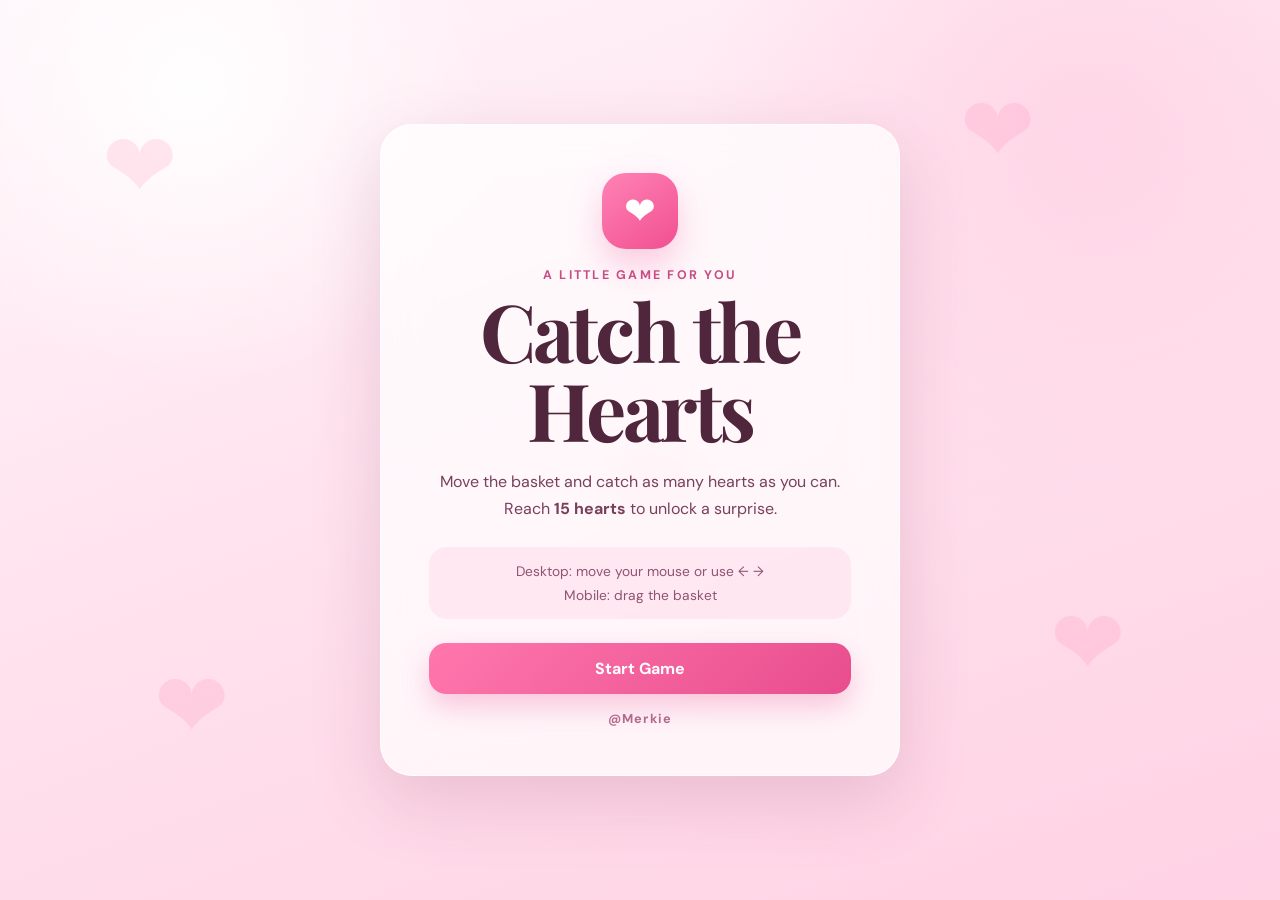
==== index-single-file.html @ 25810265 "Add files via upload" ====
<!DOCTYPE html>
<html lang="en">
<head>
  <meta charset="UTF-8" />
  <meta name="viewport" content="width=device-width, initial-scale=1.0" />
  <meta name="theme-color" content="#ff6fa8" />
  <title>Catch the Hearts</title>
  <style>
@import url('https://fonts.googleapis.com/css2?family=DM+Sans:wght@400;500;600;700&family=Playfair+Display:wght@700&display=swap');

:root {
  --pink: #ff6fa8;
  --pink-dark: #e94e8d;
  --pink-soft: #ffd8e8;
  --cream: #fff8fb;
  --purple: #78405c;
  --purple-dark: #4f263b;
  --white: #ffffff;
  --shadow: 0 24px 70px rgba(133, 53, 93, 0.18);
}

* {
  box-sizing: border-box;
}

html,
body {
  margin: 0;
  min-height: 100%;
}

body {
  min-height: 100vh;
  overflow: hidden;
  font-family: "DM Sans", sans-serif;
  color: var(--purple-dark);
  background:
    radial-gradient(circle at 15% 10%, rgba(255,255,255,.95), transparent 22%),
    radial-gradient(circle at 85% 15%, rgba(255,213,230,.95), transparent 30%),
    linear-gradient(160deg, #fff5fa 0%, #ffe1ed 50%, #ffd2e4 100%);
}

button {
  font: inherit;
}

.game-shell,
.intro-screen,
.game-screen,
.result-screen,
.game-over-screen {
  width: 100%;
  min-height: 100vh;
}

.intro-screen,
.result-screen,
.game-over-screen {
  position: relative;
  place-items: center;
  padding: 24px;
  overflow: hidden;
}

.intro-screen,
.game-screen,
.result-screen,
.game-over-screen {
  display: none;
}

.intro-screen.active,
.result-screen.active,
.game-over-screen.active {
  display: grid;
}

.game-screen.active {
  display: flex;
}

.floating-bg {
  position: absolute;
  inset: 0;
  overflow: hidden;
  pointer-events: none;
}

.floating-bg span {
  position: absolute;
  color: rgba(255, 105, 162, 0.15);
  font-size: clamp(34px, 8vw, 90px);
  animation: floatHeart 7s ease-in-out infinite;
}

.floating-bg span:nth-child(1) { left: 8%; top: 12%; animation-delay: 0s; }
.floating-bg span:nth-child(2) { left: 75%; top: 8%; animation-delay: 1.2s; }
.floating-bg span:nth-child(3) { left: 82%; top: 65%; animation-delay: 2.4s; }
.floating-bg span:nth-child(4) { left: 12%; top: 72%; animation-delay: 3.2s; }
.floating-bg span:nth-child(5) { left: 48%; top: 48%; animation-delay: 1.8s; }

.intro-card,
.result-card {
  position: relative;
  z-index: 2;
  width: min(100%, 520px);
  padding: clamp(30px, 5vw, 48px);
  border: 1px solid rgba(255,255,255,.72);
  border-radius: 32px;
  text-align: center;
  background: rgba(255,255,255,.72);
  box-shadow: var(--shadow);
  backdrop-filter: blur(22px);
  animation: cardIn .75s cubic-bezier(.2,.8,.2,1);
}

.mini-heart,
.sad-heart {
  display: grid;
  place-items: center;
  width: 76px;
  height: 76px;
  margin: 0 auto 18px;
  border-radius: 24px;
  color: white;
  font-size: 38px;
  background: linear-gradient(145deg, #ff83b5, #f14f91);
  box-shadow: 0 16px 34px rgba(241,79,145,.28);
  animation: heartBeat 1.35s ease-in-out infinite;
}

.sad-heart {
  color: var(--pink-dark);
  background: linear-gradient(145deg, #fff, #ffe6f0);
}

.eyebrow {
  margin: 0 0 8px;
  color: #c84d84;
  font-size: .78rem;
  font-weight: 700;
  letter-spacing: .18em;
}

h1,
h2 {
  margin: 0;
  font-family: "Playfair Display", serif;
  color: var(--purple-dark);
  letter-spacing: -.04em;
}

h1 {
  font-size: clamp(2.6rem, 8vw, 5rem);
  line-height: .98;
}

h2 {
  font-size: clamp(2.4rem, 7vw, 4.4rem);
  line-height: 1;
}

.intro-text,
.result-card > p {
  max-width: 420px;
  margin: 20px auto 0;
  color: var(--purple);
  font-size: 1rem;
  line-height: 1.7;
}

.controls-note {
  display: grid;
  gap: 6px;
  margin: 24px 0;
  padding: 15px;
  border-radius: 18px;
  color: #8e5471;
  font-size: .86rem;
  background: rgba(255, 225, 238, .7);
}

#startButton,
#playAgainButton,
#retryButton {
  width: 100%;
  border: 0;
  border-radius: 17px;
  padding: 15px 20px;
  cursor: pointer;
  color: white;
  font-weight: 700;
  background: linear-gradient(135deg, #ff77ad, #e84d8d);
  box-shadow: 0 13px 28px rgba(232,77,141,.28);
  transition: transform .2s ease, box-shadow .2s ease, filter .2s ease;
}

#startButton:hover,
#playAgainButton:hover,
#retryButton:hover {
  transform: translateY(-2px);
  filter: brightness(1.05);
  box-shadow: 0 16px 32px rgba(232,77,141,.33);
}

#startButton:active,
#playAgainButton:active,
#retryButton:active {
  transform: scale(.985);
}

.signature {
  margin: 16px 0 0 !important;
  color: #b26a8b !important;
  font-size: .8rem !important;
  font-weight: 700;
  letter-spacing: .08em;
}

.game-screen.active {
  position: relative;
  flex-direction: column;
  padding: 18px;
  background:
    radial-gradient(circle at 50% -15%, rgba(255,255,255,.98), transparent 30%),
    linear-gradient(180deg, #ffeaf3 0%, #ffd8e7 55%, #ffc7dd 100%);
}

.game-topbar {
  position: relative;
  z-index: 10;
  display: grid;
  grid-template-columns: repeat(2, minmax(0, 1fr));
  gap: 12px;
  width: min(100%, 700px);
  margin: 0 auto 10px;
}

.stat-card {
  display: flex;
  align-items: center;
  justify-content: space-between;
  gap: 10px;
  min-height: 60px;
  padding: 12px 16px;
  border: 1px solid rgba(255,255,255,.8);
  border-radius: 18px;
  background: rgba(255,255,255,.68);
  box-shadow: 0 12px 28px rgba(117,48,81,.1);
  backdrop-filter: blur(14px);
}

.stat-label {
  color: #9c607c;
  font-size: .78rem;
  font-weight: 700;
  letter-spacing: .08em;
  text-transform: uppercase;
}

.stat-card strong {
  color: var(--pink-dark);
  font-size: 1rem;
}

.progress-wrap {
  position: relative;
  z-index: 10;
  width: min(100%, 700px);
  height: 8px;
  margin: 0 auto 12px;
  overflow: hidden;
  border-radius: 999px;
  background: rgba(255,255,255,.58);
}

.progress-fill {
  width: 0%;
  height: 100%;
  border-radius: inherit;
  background: linear-gradient(90deg, #ff7eb2, #e94e8d);
  box-shadow: 0 0 18px rgba(233,78,141,.34);
  transition: width .25s ease;
}

.game-area {
  position: relative;
  flex: 1;
  width: min(100%, 700px);
  min-height: 480px;
  margin: 0 auto;
  overflow: hidden;
  border: 1px solid rgba(255,255,255,.72);
  border-radius: 30px;
  background:
    radial-gradient(circle at 50% 20%, rgba(255,255,255,.88), transparent 28%),
    linear-gradient(180deg, rgba(255,255,255,.48), rgba(255,219,234,.62));
  box-shadow: var(--shadow);
  touch-action: none;
}

.soft-cloud {
  position: absolute;
  width: 190px;
  height: 60px;
  border-radius: 999px;
  background: rgba(255,255,255,.42);
  filter: blur(2px);
  animation: cloudFloat 10s linear infinite;
}

.soft-cloud::before,
.soft-cloud::after {
  content: "";
  position: absolute;
  border-radius: 50%;
  background: inherit;
}

.soft-cloud::before {
  width: 80px;
  height: 80px;
  left: 32px;
  top: -34px;
}

.soft-cloud::after {
  width: 105px;
  height: 105px;
  right: 24px;
  top: -50px;
}

.cloud-one { top: 20%; left: -210px; }
.cloud-two { top: 52%; left: -260px; animation-delay: -5s; transform: scale(.75); }

.falling-heart {
  position: absolute;
  top: -60px;
  display: grid;
  place-items: center;
  width: 44px;
  height: 44px;
  color: #f14387;
  font-size: 38px;
  filter: drop-shadow(0 8px 10px rgba(176, 45, 105, .18));
  user-select: none;
  pointer-events: none;
  animation: heartFall linear forwards, heartWobble 1.2s ease-in-out infinite;
}

.falling-heart.special {
  color: #ffbf3f;
  filter: drop-shadow(0 8px 14px rgba(255,175,0,.28));
}

.basket {
  position: absolute;
  z-index: 8;
  left: 50%;
  bottom: 18px;
  width: 112px;
  height: 82px;
  transform: translateX(-50%);
  transition: left .06s linear;
  user-select: none;
  pointer-events: none;
}

.basket-handle {
  position: absolute;
  left: 19px;
  top: 0;
  width: 74px;
  height: 48px;
  border: 8px solid #bd6d3f;
  border-bottom: 0;
  border-radius: 42px 42px 0 0;
}

.basket-body {
  position: absolute;
  left: 0;
  bottom: 0;
  display: grid;
  place-items: center;
  width: 112px;
  height: 57px;
  border-radius: 10px 10px 24px 24px;
  color: white;
  font-size: 25px;
  background:
    repeating-linear-gradient(90deg, rgba(255,255,255,.13) 0 8px, transparent 8px 16px),
    linear-gradient(145deg, #cc7d48, #9f572f);
  box-shadow: 0 13px 22px rgba(111,57,32,.2);
}

.catch-pop {
  position: absolute;
  z-index: 12;
  color: #e64b8a;
  font-weight: 800;
  pointer-events: none;
  animation: popUp .65s ease-out forwards;
}

.spark {
  position: absolute;
  z-index: 11;
  width: 8px;
  height: 8px;
  border-radius: 50%;
  background: #fff;
  pointer-events: none;
  box-shadow: 0 0 12px rgba(255,255,255,.95);
  animation: sparkleBurst .6s ease-out forwards;
}

.game-hint {
  position: relative;
  z-index: 10;
  margin: 12px 0 0;
  color: #9d5578;
  text-align: center;
  font-size: .88rem;
  font-weight: 600;
}

.result-screen,
.game-over-screen {
  background:
    radial-gradient(circle at 50% 15%, rgba(255,255,255,.96), transparent 24%),
    linear-gradient(155deg, #fff2f8, #ffd8e7 55%, #ffc9df);
}

.big-heart {
  position: relative;
  display: grid;
  place-items: center;
  width: 145px;
  height: 145px;
  margin: 0 auto 22px;
  color: #ef4f91;
  font-size: 94px;
  animation: finalHeart 1.25s ease-in-out infinite;
  filter: drop-shadow(0 20px 22px rgba(219,65,134,.25));
}

.big-heart::before,
.big-heart::after {
  content: "";
  position: absolute;
  inset: 12px;
  border: 2px solid rgba(239,79,145,.2);
  border-radius: 50%;
  animation: ripple 2s ease-out infinite;
}

.big-heart::after {
  animation-delay: 1s;
}

.final-note {
  display: flex;
  align-items: center;
  gap: 12px;
  margin: 24px 0;
  padding: 16px;
  border-radius: 18px;
  text-align: left;
  background: rgba(255,223,236,.75);
}

.final-note > span {
  color: var(--pink-dark);
  font-size: 28px;
}

.final-note p {
  margin: 0;
  color: #7a3f5b;
  line-height: 1.5;
}

.confetti {
  position: absolute;
  inset: 0;
  overflow: hidden;
  pointer-events: none;
}

.confetti-piece {
  position: absolute;
  top: -30px;
  width: 12px;
  height: 20px;
  border-radius: 6px;
  background: var(--piece-color, #ff7eb2);
  animation: confettiFall linear forwards;
}

@keyframes floatHeart {
  0%,100% { transform: translateY(0) rotate(-8deg); }
  50% { transform: translateY(-22px) rotate(8deg); }
}

@keyframes heartBeat {
  0%,100% { transform: scale(1); }
  15% { transform: scale(1.12); }
  30% { transform: scale(1); }
  45% { transform: scale(1.08); }
}

@keyframes cardIn {
  from { opacity: 0; transform: translateY(24px) scale(.97); }
  to { opacity: 1; transform: translateY(0) scale(1); }
}

@keyframes cloudFloat {
  from { transform: translateX(0); }
  to { transform: translateX(1000px); }
}

@keyframes heartFall {
  from { top: -60px; }
  to { top: calc(100% + 70px); }
}

@keyframes heartWobble {
  0%,100% { transform: rotate(-9deg) scale(1); }
  50% { transform: rotate(9deg) scale(1.08); }
}

@keyframes popUp {
  from { opacity: 1; transform: translateY(0) scale(.8); }
  to { opacity: 0; transform: translateY(-45px) scale(1.15); }
}

@keyframes sparkleBurst {
  from { opacity: 1; transform: translate(0,0) scale(1); }
  to { opacity: 0; transform: translate(var(--x), var(--y)) scale(.2); }
}

@keyframes finalHeart {
  0%,100% { transform: scale(1); }
  50% { transform: scale(1.09); }
}

@keyframes ripple {
  from { opacity: .65; transform: scale(.5); }
  to { opacity: 0; transform: scale(1.45); }
}

@keyframes confettiFall {
  0% { transform: translate3d(0,-30px,0) rotate(0deg); opacity: 0; }
  10% { opacity: 1; }
  100% { transform: translate3d(var(--drift),110vh,0) rotate(var(--spin)); opacity: 0; }
}

@media (max-width: 560px) {
  .game-screen.active {
    padding: 10px;
  }

  .game-topbar {
    gap: 8px;
  }

  .stat-card {
    min-height: 54px;
    padding: 10px 12px;
  }

  .stat-card strong {
    font-size: .87rem;
  }

  .stat-label {
    font-size: .68rem;
  }

  .game-area {
    min-height: 510px;
    border-radius: 24px;
  }

  .basket {
    width: 96px;
    transform: translateX(-50%) scale(.9);
  }

  .intro-card,
  .result-card {
    border-radius: 26px;
  }
}

@media (prefers-reduced-motion: reduce) {
  *,
  *::before,
  *::after {
    animation-duration: .01ms !important;
    animation-iteration-count: 1 !important;
  }
}

</style>
</head>
<body>
  <main class="game-shell">
    <section class="intro-screen active" id="introScreen">
      <div class="floating-bg" aria-hidden="true">
        <span>❤</span><span>❤</span><span>❤</span><span>❤</span><span>❤</span>
      </div>

      <div class="intro-card">
        <div class="mini-heart">❤</div>
        <p class="eyebrow">A LITTLE GAME FOR YOU</p>
        <h1>Catch the Hearts</h1>
        <p class="intro-text">
          Move the basket and catch as many hearts as you can.
          Reach <strong>15 hearts</strong> to unlock a surprise.
        </p>

        <div class="controls-note">
          <span>Desktop: move your mouse or use ← →</span>
          <span>Mobile: drag the basket</span>
        </div>

        <button id="startButton" type="button">Start Game</button>
        <p class="signature">@Merkie</p>
      </div>
    </section>

    <section class="game-screen" id="gameScreen" aria-label="Catch the hearts game">
      <div class="game-topbar">
        <div class="stat-card">
          <span class="stat-label">Score</span>
          <strong id="scoreValue">0 / 15</strong>
        </div>

        <div class="stat-card">
          <span class="stat-label">Lives</span>
          <strong id="livesValue">❤ ❤ ❤</strong>
        </div>
      </div>

      <div class="progress-wrap">
        <div class="progress-fill" id="progressFill"></div>
      </div>

      <div class="game-area" id="gameArea">
        <div class="soft-cloud cloud-one"></div>
        <div class="soft-cloud cloud-two"></div>
        <div class="sparkles" id="sparkles"></div>

        <div class="basket" id="basket" aria-label="Heart basket">
          <div class="basket-handle"></div>
          <div class="basket-body">
            <span>❤</span>
          </div>
        </div>
      </div>

      <p class="game-hint" id="gameHint">Catch the falling hearts!</p>
    </section>

    <section class="result-screen" id="resultScreen">
      <div class="confetti" id="confetti"></div>

      <div class="result-card">
        <div class="big-heart" aria-hidden="true">
          <span>❤</span>
        </div>

        <p class="eyebrow">SURPRISE UNLOCKED</p>
        <h2>You already caught mine.</h2>
        <p>
          You did not need to catch every heart on the screen,
          because the most important one was already yours.
        </p>

        <div class="final-note">
          <span>❤</span>
          <p>You deserve to be loved, appreciated, and treasured.</p>
        </div>

        <button id="playAgainButton" type="button">Play Again</button>
        <p class="signature">@Merkie</p>
      </div>
    </section>

    <section class="game-over-screen" id="gameOverScreen">
      <div class="result-card">
        <div class="sad-heart">♡</div>
        <p class="eyebrow">ALMOST THERE</p>
        <h2>The hearts slipped away!</h2>
        <p>Try again and catch 15 hearts to reveal the surprise.</p>
        <button id="retryButton" type="button">Try Again</button>
      </div>
    </section>
  </main>

  <script>
const introScreen = document.getElementById("introScreen");
const gameScreen = document.getElementById("gameScreen");
const resultScreen = document.getElementById("resultScreen");
const gameOverScreen = document.getElementById("gameOverScreen");

const startButton = document.getElementById("startButton");
const playAgainButton = document.getElementById("playAgainButton");
const retryButton = document.getElementById("retryButton");

const gameArea = document.getElementById("gameArea");
const basket = document.getElementById("basket");
const scoreValue = document.getElementById("scoreValue");
const livesValue = document.getElementById("livesValue");
const progressFill = document.getElementById("progressFill");
const gameHint = document.getElementById("gameHint");
const sparkles = document.getElementById("sparkles");
const confetti = document.getElementById("confetti");

const TARGET_SCORE = 15;
const STARTING_LIVES = 3;

let score = 0;
let lives = STARTING_LIVES;
let basketX = 50;
let gameRunning = false;
let spawnTimer = null;
let hearts = new Set();
let animationFrame = null;
let lastFrameTime = 0;

function showScreen(screen) {
  [introScreen, gameScreen, resultScreen, gameOverScreen].forEach((item) => {
    item.classList.remove("active");
  });
  screen.classList.add("active");
}

function updateHud() {
  scoreValue.textContent = `${score} / ${TARGET_SCORE}`;
  livesValue.textContent = lives > 0 ? "❤ ".repeat(lives).trim() : "—";
  progressFill.style.width = `${Math.min((score / TARGET_SCORE) * 100, 100)}%`;
}

function resetGame() {
  clearInterval(spawnTimer);
  cancelAnimationFrame(animationFrame);

  hearts.forEach((heart) => heart.element.remove());
  hearts.clear();

  score = 0;
  lives = STARTING_LIVES;
  basketX = 50;
  gameRunning = true;
  lastFrameTime = performance.now();

  basket.style.left = `${basketX}%`;
  gameHint.textContent = "Catch the falling hearts!";
  updateHud();
  showScreen(gameScreen);

  spawnHeart();
  spawnTimer = setInterval(spawnHeart, 680);
  animationFrame = requestAnimationFrame(gameLoop);
}

function spawnHeart() {
  if (!gameRunning) return;

  const heart = document.createElement("div");
  const isSpecial = Math.random() < 0.12;

  heart.className = `falling-heart${isSpecial ? " special" : ""}`;
  heart.textContent = "❤";

  const heartSize = isSpecial ? 48 : 42;
  const maxX = Math.max(20, gameArea.clientWidth - heartSize - 20);
  const x = 20 + Math.random() * (maxX - 20);
  const speed = (isSpecial ? 205 : 170) + Math.random() * 80;

  heart.style.left = `${x}px`;
  heart.style.width = `${heartSize}px`;
  heart.style.height = `${heartSize}px`;
  heart.style.fontSize = `${heartSize - 5}px`;
  heart.style.animationDuration = `${3.4 + Math.random() * 1.4}s, 1.2s`;

  gameArea.appendChild(heart);

  hearts.add({
    element: heart,
    x,
    y: -60,
    size: heartSize,
    speed,
    value: isSpecial ? 2 : 1
  });
}

function getBasketRectRelative() {
  const areaRect = gameArea.getBoundingClientRect();
  const basketRect = basket.getBoundingClientRect();

  return {
    left: basketRect.left - areaRect.left,
    right: basketRect.right - areaRect.left,
    top: basketRect.top - areaRect.top,
    bottom: basketRect.bottom - areaRect.top
  };
}

function gameLoop(timestamp) {
  if (!gameRunning) return;

  const delta = Math.min((timestamp - lastFrameTime) / 1000, 0.035);
  lastFrameTime = timestamp;

  const basketRect = getBasketRectRelative();
  const areaHeight = gameArea.clientHeight;

  hearts.forEach((heart) => {
    heart.y += heart.speed * delta;
    heart.element.style.top = `${heart.y}px`;

    const heartLeft = heart.x;
    const heartRight = heart.x + heart.size;
    const heartTop = heart.y;
    const heartBottom = heart.y + heart.size;

    const caught =
      heartBottom >= basketRect.top + 8 &&
      heartTop <= basketRect.bottom &&
      heartRight >= basketRect.left + 8 &&
      heartLeft <= basketRect.right - 8;

    if (caught) {
      catchHeart(heart, basketRect);
      return;
    }

    if (heart.y > areaHeight + 10) {
      missHeart(heart);
    }
  });

  animationFrame = requestAnimationFrame(gameLoop);
}

function catchHeart(heart, basketRect) {
  heart.element.remove();
  hearts.delete(heart);

  score += heart.value;
  if (score > TARGET_SCORE) score = TARGET_SCORE;

  showCatchPop(
    heart.value === 2 ? "+2 Golden Heart!" : "+1",
    basketRect.left + (basketRect.right - basketRect.left) / 2,
    basketRect.top
  );

  burstSparkles(
    basketRect.left + (basketRect.right - basketRect.left) / 2,
    basketRect.top + 12,
    heart.value === 2 ? 16 : 9
  );

  basket.animate(
    [
      { transform: "translateX(-50%) scale(1)" },
      { transform: "translateX(-50%) scale(1.12)" },
      { transform: "translateX(-50%) scale(1)" }
    ],
    { duration: 250 }
  );

  updateHud();

  if (score >= TARGET_SCORE) {
    winGame();
  }
}

function missHeart(heart) {
  heart.element.remove();
  hearts.delete(heart);

  lives -= 1;
  updateHud();

  gameArea.animate(
    [
      { transform: "translateX(0)" },
      { transform: "translateX(-6px)" },
      { transform: "translateX(6px)" },
      { transform: "translateX(0)" }
    ],
    { duration: 220 }
  );

  gameHint.textContent = lives > 0
    ? "Oops! Don't let the next heart get away."
    : "No more lives.";

  if (lives <= 0) {
    endGame(false);
  }
}

function showCatchPop(text, x, y) {
  const pop = document.createElement("div");
  pop.className = "catch-pop";
  pop.textContent = text;
  pop.style.left = `${x - 24}px`;
  pop.style.top = `${y - 8}px`;
  gameArea.appendChild(pop);

  setTimeout(() => pop.remove(), 700);
}

function burstSparkles(x, y, amount) {
  for (let i = 0; i < amount; i += 1) {
    const spark = document.createElement("span");
    spark.className = "spark";
    spark.style.left = `${x}px`;
    spark.style.top = `${y}px`;

    const angle = (Math.PI * 2 * i) / amount;
    const distance = 24 + Math.random() * 38;
    spark.style.setProperty("--x", `${Math.cos(angle) * distance}px`);
    spark.style.setProperty("--y", `${Math.sin(angle) * distance}px`);

    sparkles.appendChild(spark);
    setTimeout(() => spark.remove(), 650);
  }
}

function winGame() {
  gameRunning = false;
  clearInterval(spawnTimer);
  cancelAnimationFrame(animationFrame);

  hearts.forEach((heart) => heart.element.remove());
  hearts.clear();

  setTimeout(() => {
    showScreen(resultScreen);
    createConfetti();
  }, 450);
}

function endGame(won) {
  gameRunning = false;
  clearInterval(spawnTimer);
  cancelAnimationFrame(animationFrame);

  hearts.forEach((heart) => heart.element.remove());
  hearts.clear();

  if (!won) {
    setTimeout(() => showScreen(gameOverScreen), 350);
  }
}

function createConfetti() {
  confetti.innerHTML = "";

  const colors = ["#ff7eb2", "#e94e8d", "#ffd166", "#a978e8", "#ffffff"];

  for (let i = 0; i < 55; i += 1) {
    const piece = document.createElement("span");
    piece.className = "confetti-piece";

    const left = Math.random() * 100;
    const delay = Math.random() * 2.5;
    const duration = 4.5 + Math.random() * 3;
    const drift = `${-120 + Math.random() * 240}px`;
    const spin = `${360 + Math.random() * 900}deg`;

    piece.style.left = `${left}%`;
    piece.style.animationDelay = `${delay}s`;
    piece.style.animationDuration = `${duration}s`;
    piece.style.setProperty("--drift", drift);
    piece.style.setProperty("--spin", spin);
    piece.style.setProperty(
      "--piece-color",
      colors[Math.floor(Math.random() * colors.length)]
    );

    confetti.appendChild(piece);
  }
}

function moveBasket(clientX) {
  if (!gameRunning) return;

  const areaRect = gameArea.getBoundingClientRect();
  const relativeX = clientX - areaRect.left;
  const percentage = (relativeX / areaRect.width) * 100;

  basketX = Math.max(8, Math.min(92, percentage));
  basket.style.left = `${basketX}%`;
}

gameArea.addEventListener("pointermove", (event) => {
  moveBasket(event.clientX);
});

gameArea.addEventListener("pointerdown", (event) => {
  if (gameArea.setPointerCapture) { gameArea.setPointerCapture(event.pointerId); }
  moveBasket(event.clientX);
});

gameArea.addEventListener("touchmove", (event) => {
  if (event.touches[0]) {
    moveBasket(event.touches[0].clientX);
  }
}, { passive: true });

document.addEventListener("keydown", (event) => {
  if (!gameRunning) return;

  if (event.key === "ArrowLeft") {
    basketX = Math.max(8, basketX - 5);
    basket.style.left = `${basketX}%`;
  }

  if (event.key === "ArrowRight") {
    basketX = Math.min(92, basketX + 5);
    basket.style.left = `${basketX}%`;
  }
});

function initializeGame() {
  startButton.addEventListener("click", resetGame);
  playAgainButton.addEventListener("click", resetGame);
  retryButton.addEventListener("click", resetGame);
  showScreen(introScreen);
}

initializeGame();

</script>
</body>
</html>
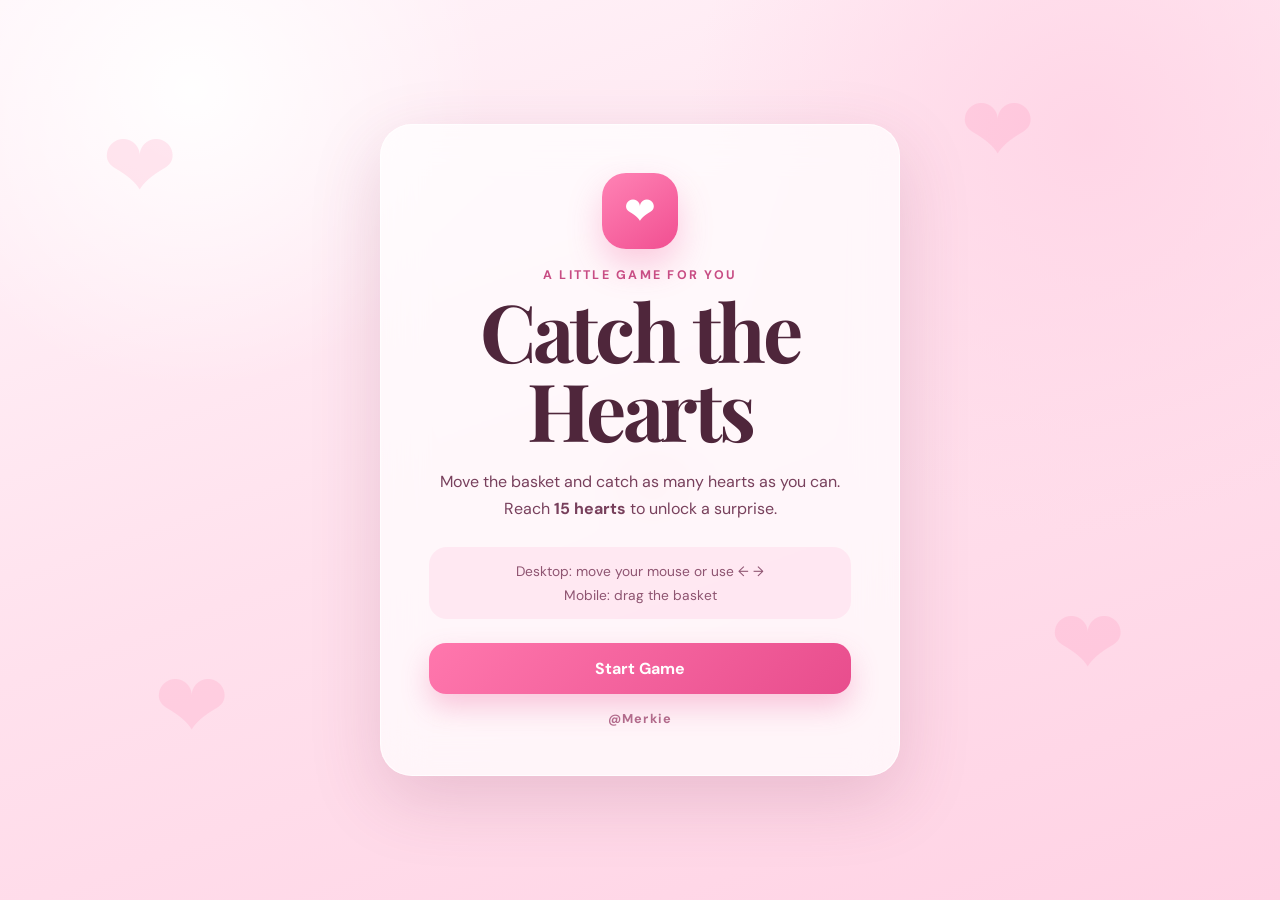
==== commit 98d6dfc0: "Update index-single-file.html" ====
--- a/index-single-file.html
+++ b/index-single-file.html
@@ -686,7 +686,7 @@
         </div>
 
         <button id="playAgainButton" type="button">Play Again</button>
-        <p class="signature">@Merkie</p>
+        <p class="signature">@Ace03</p>
       </div>
     </section>
 
